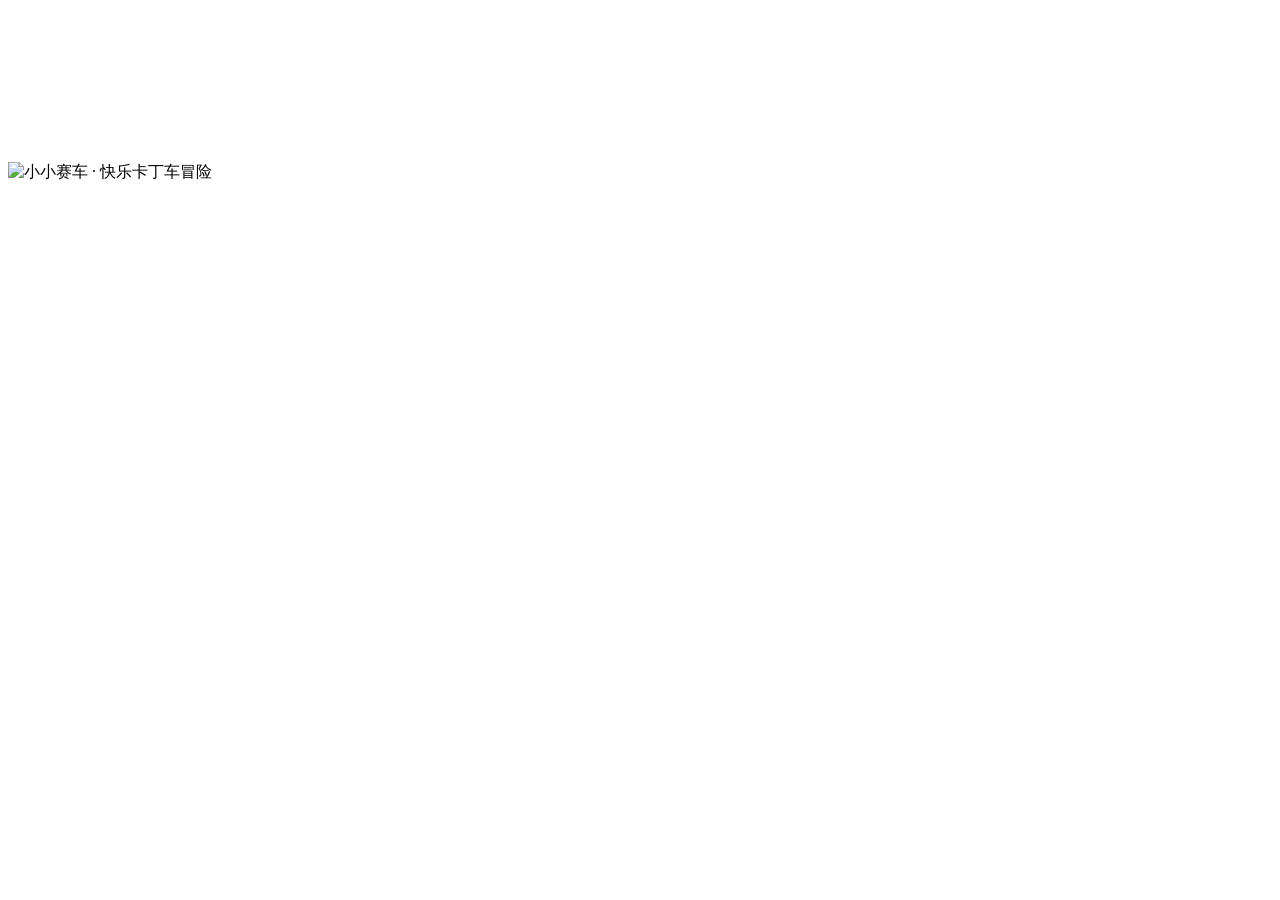
==== dist-preview/index.html @ 6c3793bf "deploy: publish supplied R4 chapter 2 voice preview with 21 MP3s" ====
<!DOCTYPE html>
<html lang="zh-CN">
  <head>
    <meta charset="UTF-8" />
    <meta
      name="viewport"
      content="width=device-width, initial-scale=1.0, minimum-scale=1.0, maximum-scale=1.0, user-scalable=no, viewport-fit=cover"
    />
    <meta name="theme-color" content="#0a1c33" />
    <meta name="description" content="小小赛车 · 快乐卡丁车冒险 —— 为 6～8 岁小朋友设计的 3D 卡通卡丁车游戏。" />
    <!-- Lets the game run chrome-free when added to an iOS home screen. -->
    <meta name="mobile-web-app-capable" content="yes" />
    <meta name="apple-mobile-web-app-capable" content="yes" />
    <meta name="apple-mobile-web-app-status-bar-style" content="black-translucent" />
    <meta name="apple-mobile-web-app-title" content="小小赛车" />
    <!-- PWA：manifest 用相对路径，GitHub Pages 项目子路径下也能装；
         start_url / scope 都是 "./"，换目录不用改。
         iOS 用 apple-touch-icon 作为主屏幕图标（不支持 manifest 里的 icons）。 -->
    <link rel="manifest" href="./manifest.webmanifest" />
    <link rel="apple-touch-icon" sizes="180x180" href="./icons/apple-touch-icon-180.png" />
    <link rel="icon" type="image/png" sizes="32x32" href="./icons/favicon-32.png" />
    <link
      rel="icon"
      href="data:image/svg+xml,%3Csvg xmlns='http://www.w3.org/2000/svg' viewBox='0 0 32 32'%3E%3Crect width='32' height='32' rx='8' fill='%23ffd23f'/%3E%3Cpath d='M5 21h22l-3 5H8z' fill='%23e23b2e'/%3E%3Ccircle cx='11' cy='25' r='3' fill='%23222'/%3E%3Ccircle cx='21' cy='25' r='3' fill='%23222'/%3E%3Cpath d='M10 15h12l3 5H7z' fill='%23e23b2e'/%3E%3Cpath d='M13 11h6l2 4H11z' fill='%23fff'/%3E%3C/svg%3E"
    />
    <title>小小赛车 · 快乐卡丁车冒险</title>
    <link rel="preconnect" href="https://fonts.googleapis.com" />
    <link rel="preconnect" href="https://fonts.gstatic.com" crossorigin />
    <!-- Loaded without blocking paint: if Google Fonts is unreachable (common on
         mainland networks) the boot screen still draws instantly with the local
         font stack instead of waiting on a timeout. -->
    <link
      href="https://fonts.googleapis.com/css2?family=Bungee&family=Rubik:wght@400;600;800&display=swap"
      rel="stylesheet"
      media="print"
      onload="this.media='all'"
    />
    <script type="module" crossorigin src="/little-racing-v2-test/assets/index-Mr4aRDC9.js"></script>
    <link rel="modulepreload" crossorigin href="/little-racing-v2-test/assets/BufferGeometryUtils-B1nfbDRm.js">
    <link rel="modulepreload" crossorigin href="/little-racing-v2-test/assets/textures-I-J0jN-O.js">
    <link rel="modulepreload" crossorigin href="/little-racing-v2-test/assets/model-MAgXfVWW.js">
    <link rel="modulepreload" crossorigin href="/little-racing-v2-test/assets/GLTFLoader-BaXP2m-J.js">
    <link rel="modulepreload" crossorigin href="/little-racing-v2-test/assets/characters-JSHsc6MV.js">
    <link rel="modulepreload" crossorigin href="/little-racing-v2-test/assets/preload-helper-DpUcS5yN.js">
    <link rel="stylesheet" crossorigin href="/little-racing-v2-test/assets/index-C4_NI67l.css">
  </head>
  <body>
    <div id="app">
      <canvas id="scene"></canvas>
      <div id="ui"></div>
    </div>
    <!-- Static markup so it paints on first frame: the procedural world build
         is synchronous and takes several seconds on a phone. The artwork already
         contains the title, subtitle and the "正在进入赛道……" hint, so the only
         thing layered on top is the real progress bar — one bar, no duplicates. -->
    <div id="boot">
      <div class="bootBg" aria-hidden="true"></div>
      <div class="bootArt">
        <img class="bootImg" src="/little-racing-v2-test/assets/boot-a6bVA9dg.jpg" alt="小小赛车 · 快乐卡丁车冒险" />
        <div
          class="bootBar"
          role="progressbar"
          aria-label="加载进度"
          aria-valuemin="0"
          aria-valuemax="100"
          aria-valuenow="0"
        >
          <i id="bootFill"></i>
        </div>
      </div>
    </div>
  </body>
</html>
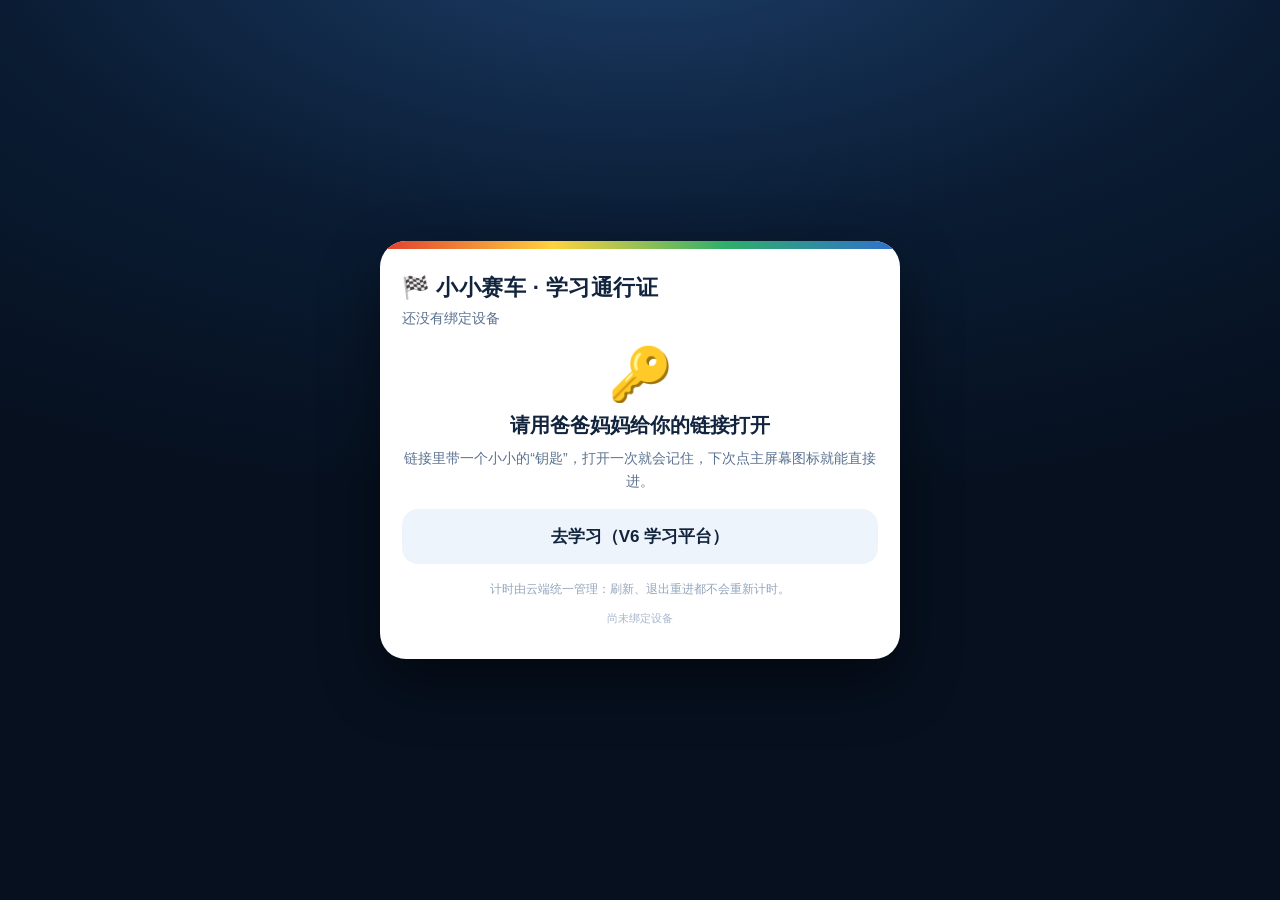
==== commit b33e31dd: "feat(r5): install study gate and cumulative play timer on test site" ====
--- a/dist-preview/index.html
+++ b/dist-preview/index.html
@@ -36,6 +36,7 @@
       onload="this.media='all'"
     /> 
+    <script type="module" src="./r5/race-guard.mjs"></script><!-- r5-guard -->
     <script type="module" crossorigin src="/little-racing-v2-test/assets/index-Mr4aRDC9.js"></script>
     <link rel="modulepreload" crossorigin href="/little-racing-v2-test/assets/BufferGeometryUtils-B1nfbDRm.js">
     <link rel="modulepreload" crossorigin href="/little-racing-v2-test/assets/textures-I-J0jN-O.js">
